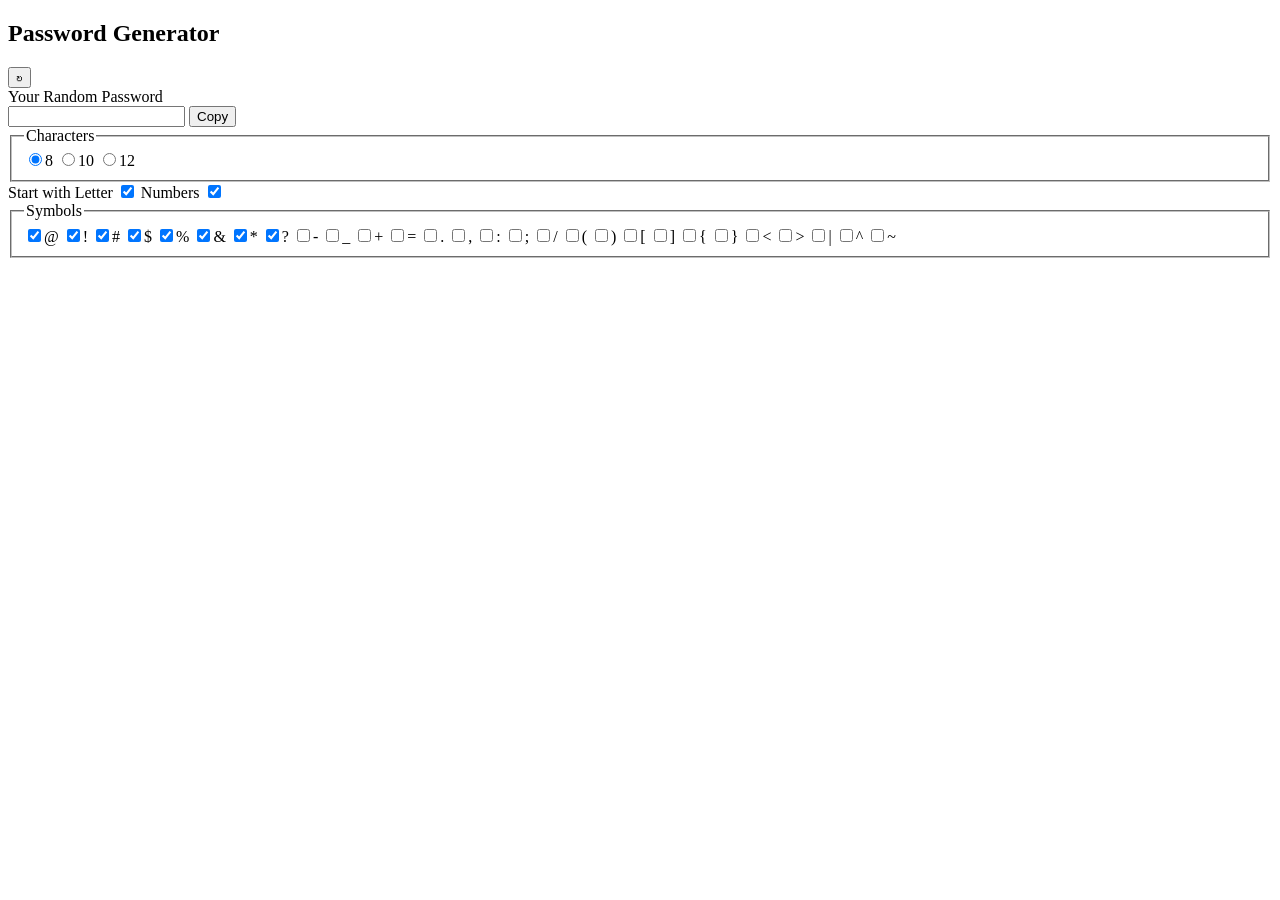
==== index.html @ 060f11fc "Add password generator page" ====
<!doctype html>
<html lang="ko">
<head>
  <meta charset="utf-8" />
  <meta name="viewport" content="width=device-width, initial-scale=1" />
  <title>Password Generator</title>
  <link rel="stylesheet" href="styles.css" />
</head>
<body>
  <main class="generator-shell" aria-label="Password Generator">
    <section class="generator-panel">
      <div class="panel-header">
        <h1>Password Generator</h1>
        <button id="generate" class="refresh-button" type="button" aria-label="새 비밀번호 생성" title="새 비밀번호 생성">
          <span aria-hidden="true">↻</span>
        </button>
      </div>

      <label class="field-label" for="password">Your Random Password</label>
      <div class="password-row">
        <input id="password" type="text" readonly aria-live="polite" />
        <button id="copy" class="copy-button" type="button">Copy</button>
      </div>

      <div class="options">
        <fieldset class="option-block">
          <legend class="option-title">Characters</legend>
          <div class="length-options">
            <label><input type="radio" name="length" value="8" checked /><span>8</span></label>
            <label><input type="radio" name="length" value="10" /><span>10</span></label>
            <label><input type="radio" name="length" value="12" /><span>12</span></label>
          </div>
        </fieldset>

        <label class="switch-row">
          <span>Start with Letter</span>
          <input id="startWithLetter" type="checkbox" checked />
        </label>

        <label class="switch-row">
          <span>Numbers</span>
          <input id="useNumbers" type="checkbox" checked />
        </label>

        <fieldset class="option-block">
          <legend class="option-title">Symbols</legend>
          <div class="symbol-options">
            <label><input type="checkbox" name="symbol" value="@" checked /><span>@</span></label>
            <label><input type="checkbox" name="symbol" value="!" checked /><span>!</span></label>
            <label><input type="checkbox" name="symbol" value="#" checked /><span>#</span></label>
            <label><input type="checkbox" name="symbol" value="$" checked /><span>$</span></label>
            <label><input type="checkbox" name="symbol" value="%" checked /><span>%</span></label>
            <label><input type="checkbox" name="symbol" value="&amp;" checked /><span>&amp;</span></label>
            <label><input type="checkbox" name="symbol" value="*" checked /><span>*</span></label>
            <label><input type="checkbox" name="symbol" value="?" checked /><span>?</span></label>
            <label><input type="checkbox" name="symbol" value="-" /><span>-</span></label>
            <label><input type="checkbox" name="symbol" value="_" /><span>_</span></label>
            <label><input type="checkbox" name="symbol" value="+" /><span>+</span></label>
            <label><input type="checkbox" name="symbol" value="=" /><span>=</span></label>
            <label><input type="checkbox" name="symbol" value="." /><span class="symbol-caution" title="Small or easy to miss">.</span></label>
            <label><input type="checkbox" name="symbol" value="," /><span class="symbol-caution" title="Small or easy to miss">,</span></label>
            <label><input type="checkbox" name="symbol" value=":" /><span class="symbol-caution" title="Small or easy to miss">:</span></label>
            <label><input type="checkbox" name="symbol" value=";" /><span class="symbol-caution" title="Small or easy to miss">;</span></label>
            <label><input type="checkbox" name="symbol" value="/" /><span class="symbol-caution" title="Can be hard to distinguish">/</span></label>
            <label><input type="checkbox" name="symbol" value="(" /><span class="symbol-caution" title="Bracket symbol">(</span></label>
            <label><input type="checkbox" name="symbol" value=")" /><span class="symbol-caution" title="Bracket symbol">)</span></label>
            <label><input type="checkbox" name="symbol" value="[" /><span class="symbol-caution" title="Bracket symbol">[</span></label>
            <label><input type="checkbox" name="symbol" value="]" /><span class="symbol-caution" title="Bracket symbol">]</span></label>
            <label><input type="checkbox" name="symbol" value="{" /><span class="symbol-caution" title="Bracket symbol">{</span></label>
            <label><input type="checkbox" name="symbol" value="}" /><span class="symbol-caution" title="Bracket symbol">}</span></label>
            <label><input type="checkbox" name="symbol" value="&lt;" /><span class="symbol-caution" title="Can be hard to distinguish">&lt;</span></label>
            <label><input type="checkbox" name="symbol" value="&gt;" /><span class="symbol-caution" title="Can be hard to distinguish">&gt;</span></label>
            <label><input type="checkbox" name="symbol" value="|" /><span class="symbol-caution" title="Can be confused with I or l">|</span></label>
            <label><input type="checkbox" name="symbol" value="^" /><span class="symbol-caution" title="Small or easy to miss">^</span></label>
            <label><input type="checkbox" name="symbol" value="~" /><span class="symbol-caution" title="Small or easy to miss">~</span></label>
          </div>
        </fieldset>
      </div>

      <p id="message" class="message" aria-live="polite"></p>
    </section>
  </main>

  <script src="popup.js"></script>
</body>
</html>
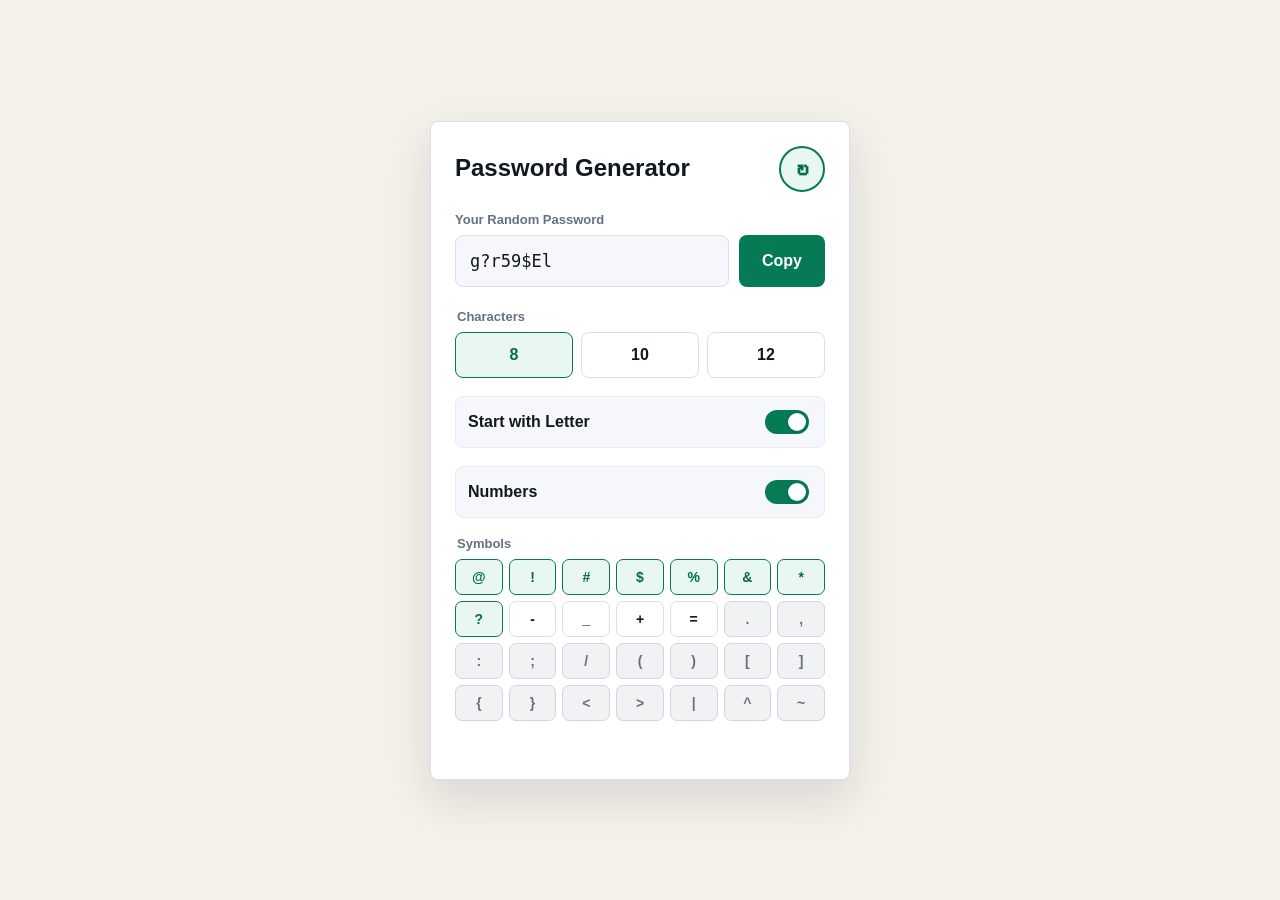
==== commit ce97c2f7: "Bust cached password generator script" ====
--- a/index.html
+++ b/index.html
@@ -81,6 +81,6 @@
     </section>
   </main>
 
-  <script src="popup.js"></script>
+  <script src="popup.js?v=20260901"></script>
 </body>
 </html>
--- a/styles.css
+++ b/styles.css
@@ -0,0 +1,329 @@
+* {
+  box-sizing: border-box;
+}
+
+:root {
+  color-scheme: light;
+  --page: #f4f1ea;
+  --panel: #ffffff;
+  --text: #101820;
+  --muted: #667085;
+  --border: #d9e0e8;
+  --soft: #f5f7fa;
+  --soft-border: #e8edf3;
+  --primary: #057a55;
+  --primary-dark: #046c4e;
+  --focus: rgba(5, 122, 85, 0.2);
+}
+
+html,
+body {
+  min-height: 100%;
+}
+
+body {
+  margin: 0;
+  font-family: Inter, -apple-system, BlinkMacSystemFont, "Segoe UI", sans-serif;
+  background: var(--page);
+  color: var(--text);
+}
+
+button,
+input {
+  font: inherit;
+}
+
+.generator-shell {
+  min-height: 100vh;
+  display: grid;
+  place-items: center;
+  padding: 24px;
+}
+
+.generator-panel {
+  width: min(100%, 420px);
+  background: var(--panel);
+  border: 1px solid var(--border);
+  border-radius: 8px;
+  padding: 24px;
+  box-shadow: 0 18px 46px rgba(16, 24, 32, 0.12);
+}
+
+.panel-header {
+  display: flex;
+  align-items: center;
+  justify-content: space-between;
+  gap: 16px;
+  margin-bottom: 20px;
+}
+
+h1 {
+  margin: 0;
+  font-size: 24px;
+  line-height: 1.18;
+  letter-spacing: 0;
+}
+
+.refresh-button {
+  width: 46px;
+  height: 46px;
+  flex: 0 0 46px;
+  display: grid;
+  place-items: center;
+  border: 2px solid var(--primary);
+  border-radius: 999px;
+  background: #e9f7f1;
+  color: var(--primary-dark);
+  font-size: 26px;
+  font-weight: 900;
+  line-height: 1;
+  cursor: pointer;
+}
+
+.refresh-button:hover {
+  background: #dff2e9;
+}
+
+.refresh-button span {
+  display: block;
+  transform: translateY(-1px);
+}
+
+.field-label,
+.option-title {
+  display: block;
+  margin: 0 0 8px;
+  color: var(--muted);
+  font-size: 13px;
+  font-weight: 700;
+}
+
+.password-row {
+  display: grid;
+  grid-template-columns: minmax(0, 1fr) 86px;
+  gap: 10px;
+  margin-bottom: 22px;
+}
+
+#password {
+  width: 100%;
+  min-width: 0;
+  height: 52px;
+  border: 1px solid var(--border);
+  border-radius: 8px;
+  padding: 0 14px;
+  background: var(--soft);
+  color: var(--text);
+  font-family: ui-monospace, SFMono-Regular, Menlo, Monaco, Consolas, monospace;
+  font-size: 17px;
+  letter-spacing: 0;
+  overflow: hidden;
+  text-overflow: ellipsis;
+}
+
+.copy-button {
+  height: 52px;
+  border: 0;
+  border-radius: 8px;
+  background: var(--primary);
+  color: #ffffff;
+  font-weight: 800;
+  cursor: pointer;
+}
+
+.copy-button:hover {
+  background: var(--primary-dark);
+}
+
+.options {
+  display: grid;
+  gap: 18px;
+}
+
+.option-block {
+  margin: 0;
+  padding: 0;
+  border: 0;
+}
+
+.length-options,
+.symbol-options {
+  display: grid;
+  gap: 6px;
+}
+
+.length-options {
+  grid-template-columns: repeat(3, 1fr);
+  gap: 8px;
+}
+
+.symbol-options {
+  grid-template-columns: repeat(7, minmax(0, 1fr));
+}
+
+.length-options label,
+.symbol-options label {
+  position: relative;
+  min-width: 0;
+}
+
+.length-options input,
+.symbol-options input {
+  position: absolute;
+  opacity: 0;
+  pointer-events: none;
+}
+
+.length-options span,
+.symbol-options span {
+  height: 46px;
+  display: grid;
+  place-items: center;
+  border: 1px solid var(--border);
+  border-radius: 8px;
+  background: var(--panel);
+  color: var(--text);
+  font-weight: 800;
+  cursor: pointer;
+}
+
+.symbol-options span {
+  height: 36px;
+  border-radius: 7px;
+  font-size: 14px;
+}
+
+.symbol-options .symbol-caution {
+  background: #f0f2f4;
+  border-color: #cfd6df;
+  color: #68707a;
+}
+
+.length-options input:checked + span,
+.symbol-options input:checked + span {
+  border-color: var(--primary);
+  background: #e9f7f1;
+  color: var(--primary-dark);
+}
+
+.symbol-options input:checked + .symbol-caution {
+  background: #e4e8ed;
+  border-color: #8b98a8;
+  color: #394150;
+  box-shadow: inset 0 0 0 1px #8b98a8;
+}
+
+.switch-row {
+  min-height: 46px;
+  display: flex;
+  align-items: center;
+  justify-content: space-between;
+  gap: 12px;
+  border: 1px solid var(--soft-border);
+  border-radius: 8px;
+  padding: 10px 12px;
+  background: var(--soft);
+}
+
+.switch-row span {
+  color: var(--text);
+  font-weight: 700;
+}
+
+.switch-row input {
+  width: 44px;
+  height: 24px;
+  flex: 0 0 44px;
+  position: relative;
+  appearance: none;
+  border: 0;
+  border-radius: 999px;
+  background: #c7d0dc;
+  cursor: pointer;
+}
+
+.switch-row input::after {
+  content: "";
+  width: 18px;
+  height: 18px;
+  position: absolute;
+  top: 3px;
+  left: 3px;
+  border-radius: 50%;
+  background: #ffffff;
+  box-shadow: 0 1px 3px rgba(16, 24, 32, 0.24);
+  transition: transform 0.16s ease;
+}
+
+.switch-row input:checked {
+  background: var(--primary);
+}
+
+.switch-row input:checked::after {
+  transform: translateX(20px);
+}
+
+.message {
+  min-height: 18px;
+  margin: 16px 0 0;
+  color: var(--primary-dark);
+  font-size: 13px;
+  font-weight: 700;
+}
+
+button:focus-visible,
+input:focus-visible,
+.length-options input:focus-visible + span,
+.symbol-options input:focus-visible + span {
+  outline: 4px solid var(--focus);
+  outline-offset: 2px;
+}
+
+@media (max-width: 440px) {
+  .generator-shell {
+    padding: 12px;
+    place-items: start center;
+  }
+
+  .generator-panel {
+    width: 100%;
+    padding: 16px;
+  }
+
+  h1 {
+    font-size: 21px;
+  }
+
+  .password-row {
+    grid-template-columns: 1fr;
+  }
+
+  .copy-button {
+    width: 100%;
+  }
+
+  .symbol-options {
+    grid-template-columns: repeat(7, minmax(0, 1fr));
+    gap: 5px;
+  }
+
+  .symbol-options span {
+    height: 34px;
+  }
+}
+
+@media (max-width: 340px) {
+  .panel-header {
+    align-items: start;
+  }
+
+  .symbol-options {
+    grid-template-columns: repeat(7, minmax(0, 1fr));
+    gap: 4px;
+  }
+
+  .symbol-options span {
+    height: 32px;
+    font-size: 13px;
+  }
+}
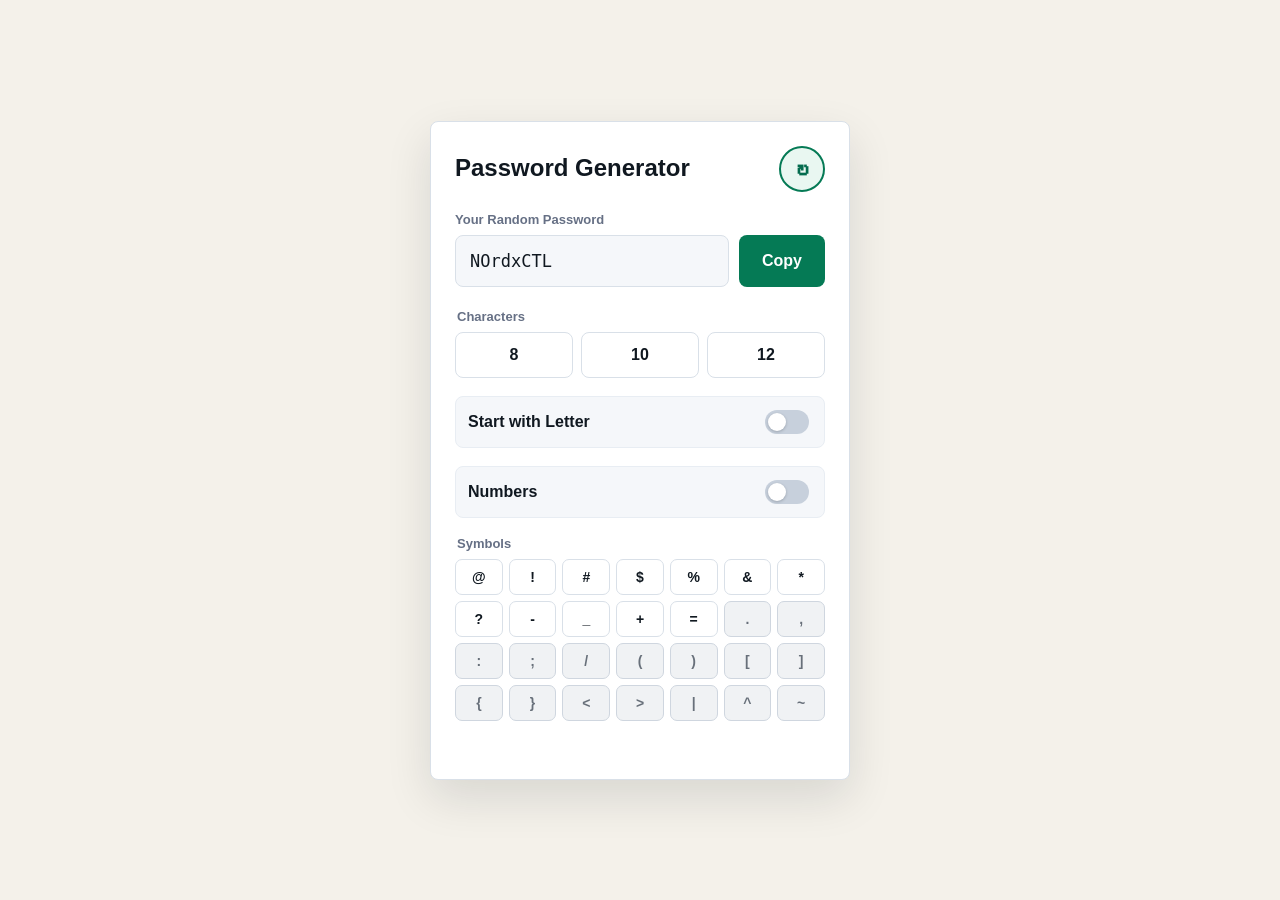
==== commit bfa9eb10: "Reset default password options" ====
--- a/index.html
+++ b/index.html
@@ -26,7 +26,7 @@
         <fieldset class="option-block">
           <legend class="option-title">Characters</legend>
           <div class="length-options">
-            <label><input type="radio" name="length" value="8" checked /><span>8</span></label>
+            <label><input type="radio" name="length" value="8" /><span>8</span></label>
             <label><input type="radio" name="length" value="10" /><span>10</span></label>
             <label><input type="radio" name="length" value="12" /><span>12</span></label>
           </div>
@@ -34,25 +34,25 @@
 
         <label class="switch-row">
           <span>Start with Letter</span>
-          <input id="startWithLetter" type="checkbox" checked />
+          <input id="startWithLetter" type="checkbox" />
         </label>
 
         <label class="switch-row">
           <span>Numbers</span>
-          <input id="useNumbers" type="checkbox" checked />
+          <input id="useNumbers" type="checkbox" />
         </label>
 
         <fieldset class="option-block">
           <legend class="option-title">Symbols</legend>
           <div class="symbol-options">
-            <label><input type="checkbox" name="symbol" value="@" checked /><span>@</span></label>
-            <label><input type="checkbox" name="symbol" value="!" checked /><span>!</span></label>
-            <label><input type="checkbox" name="symbol" value="#" checked /><span>#</span></label>
-            <label><input type="checkbox" name="symbol" value="$" checked /><span>$</span></label>
-            <label><input type="checkbox" name="symbol" value="%" checked /><span>%</span></label>
-            <label><input type="checkbox" name="symbol" value="&amp;" checked /><span>&amp;</span></label>
-            <label><input type="checkbox" name="symbol" value="*" checked /><span>*</span></label>
-            <label><input type="checkbox" name="symbol" value="?" checked /><span>?</span></label>
+            <label><input type="checkbox" name="symbol" value="@" /><span>@</span></label>
+            <label><input type="checkbox" name="symbol" value="!" /><span>!</span></label>
+            <label><input type="checkbox" name="symbol" value="#" /><span>#</span></label>
+            <label><input type="checkbox" name="symbol" value="$" /><span>$</span></label>
+            <label><input type="checkbox" name="symbol" value="%" /><span>%</span></label>
+            <label><input type="checkbox" name="symbol" value="&amp;" /><span>&amp;</span></label>
+            <label><input type="checkbox" name="symbol" value="*" /><span>*</span></label>
+            <label><input type="checkbox" name="symbol" value="?" /><span>?</span></label>
             <label><input type="checkbox" name="symbol" value="-" /><span>-</span></label>
             <label><input type="checkbox" name="symbol" value="_" /><span>_</span></label>
             <label><input type="checkbox" name="symbol" value="+" /><span>+</span></label>
@@ -81,6 +81,6 @@
     </section>
   </main>
 
-  <script src="popup.js?v=20260901"></script>
+  <script src="popup.js?v=20260901-defaults"></script>
 </body>
 </html>
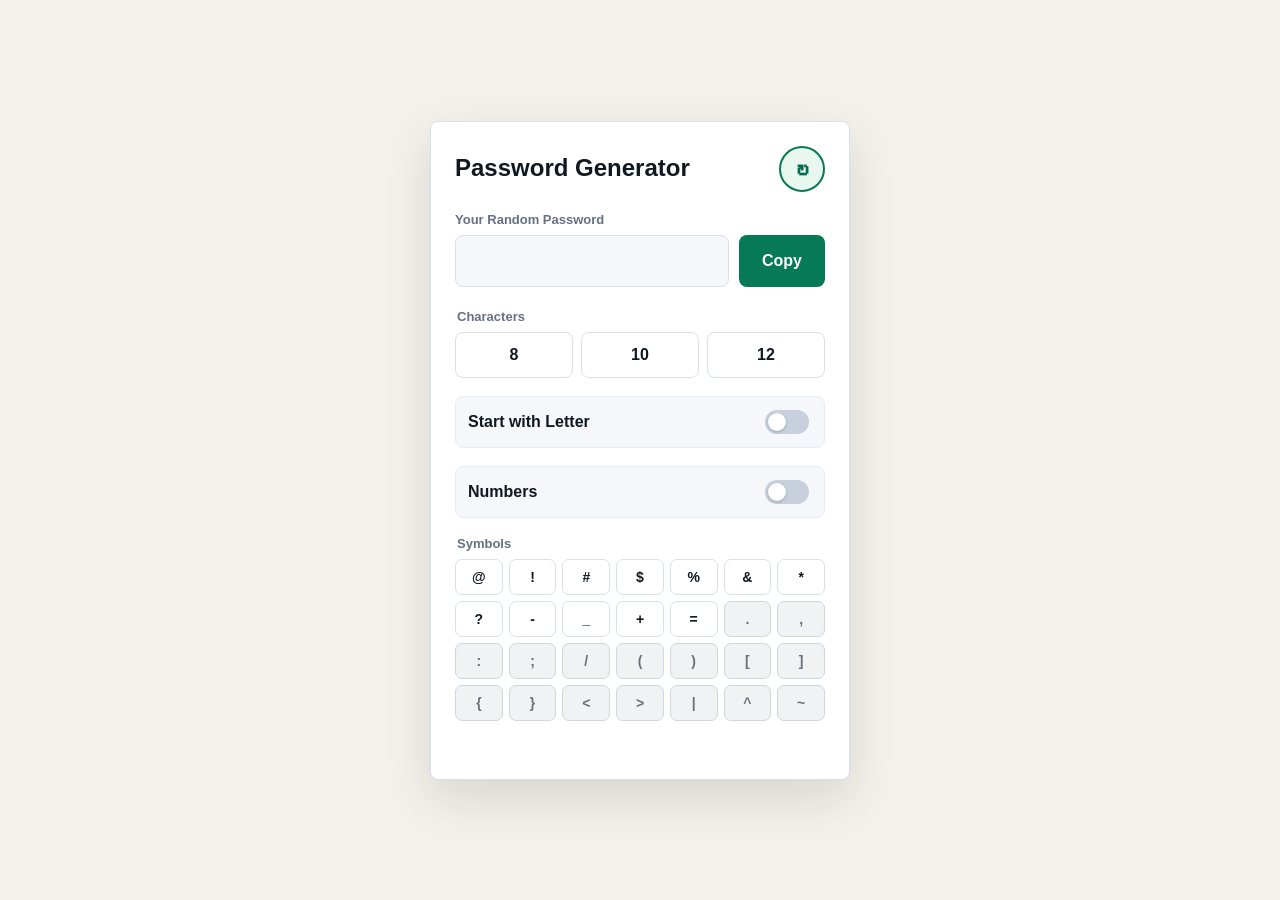
==== commit f2fe39d0: "Load character validation script version" ====
--- a/index.html
+++ b/index.html
@@ -81,6 +81,6 @@
     </section>
   </main>
 
-  <script src="popup.js?v=20260901-defaults"></script>
+  <script src="popup.js?v=20260901-character-error"></script>
 </body>
 </html>
--- a/styles.css
+++ b/styles.css
@@ -13,6 +13,9 @@
   --soft-border: #e8edf3;
   --primary: #057a55;
   --primary-dark: #046c4e;
+  --danger: #c81e1e;
+  --danger-soft: #fff1f1;
+  --danger-border: #f1b8b8;
   --focus: rgba(5, 122, 85, 0.2);
 }
 
@@ -119,6 +122,15 @@
   letter-spacing: 0;
   overflow: hidden;
   text-overflow: ellipsis;
+}
+
+#password.is-error {
+  border-color: var(--danger-border);
+  background: var(--danger-soft);
+  color: var(--danger);
+  font-family: Inter, -apple-system, BlinkMacSystemFont, "Segoe UI", sans-serif;
+  font-size: 15px;
+  font-weight: 800;
 }
 
 .copy-button {
